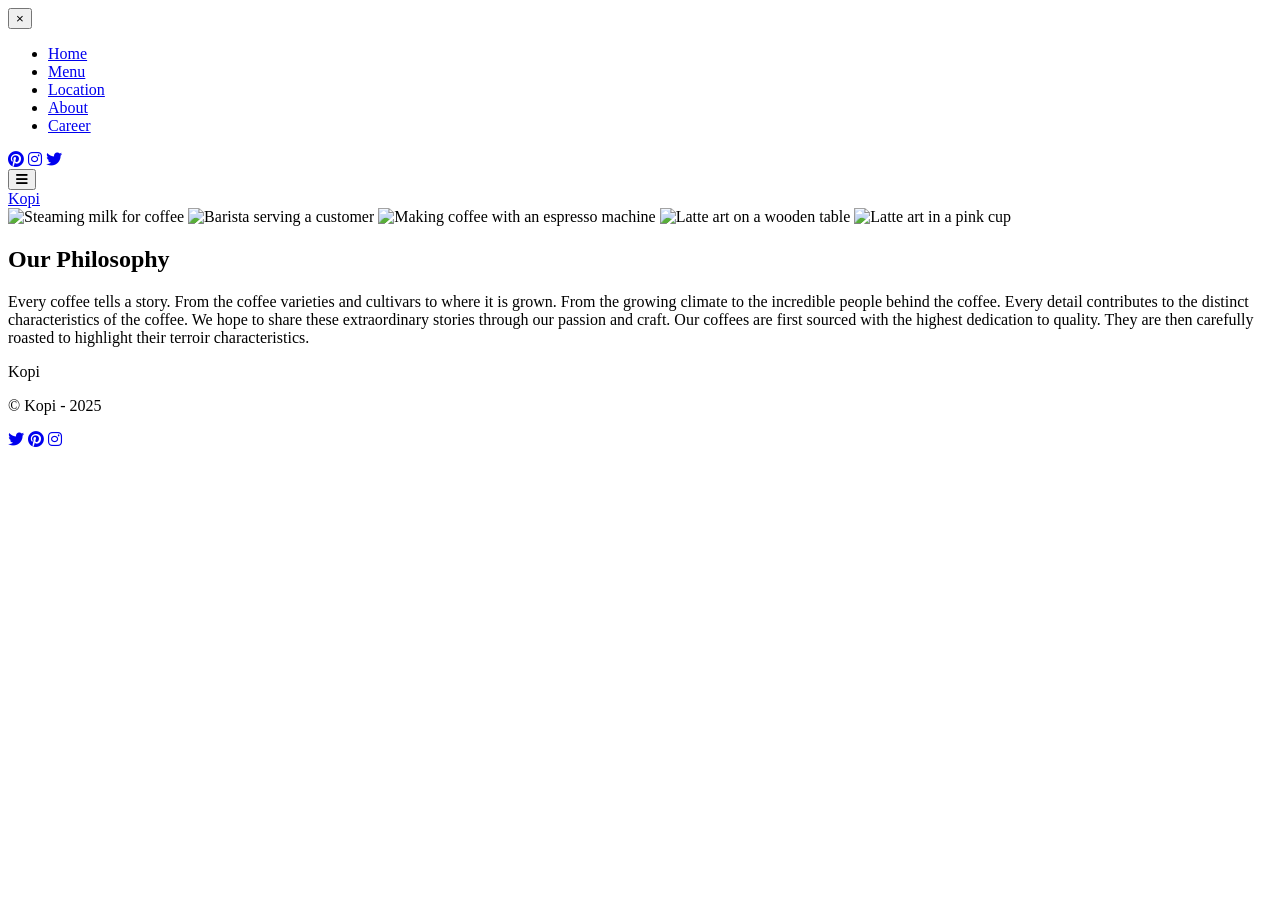
==== about.html @ 7fa4173e "Add files via upload" ====
<!DOCTYPE html>
<html lang="en">
<head>
    <meta charset="UTF-8">
    <meta name="viewport" content="width=device-width, initial-scale=1.0">
    <title>Kopi - About Us</title>
    <link rel="stylesheet" href="../css/styles.css">
    <link rel="stylesheet" href="https://cdnjs.cloudflare.com/ajax/libs/font-awesome/6.5.2/css/all.min.css">
    <link rel="icon" type="image/png" href="../img/logo.png">
</head>
<body>

    <div class="overlay" id="overlay"></div>
    <nav class="side-nav" id="side-nav">
        <button class="close-btn" id="close-btn">&times;</button>
        <ul>
            <li><a href="index.html">Home</a></li>
            <li><a href="menu.html">Menu</a></li>
            <li><a href="location.html">Location</a></li>
            <li><a href="about.html">About</a></li>
            <li><a href="career.html">Career</a></li>
        </ul>
        <div class="nav-socials">
             <a href="https://pinterest.com/"><i class="fa-brands fa-pinterest"></i></a>
             <a href="https://www.instagram.com/"><i class="fa-brands fa-instagram"></i></a>
             <a href="https://x.com/"><i class="fa-brands fa-twitter"></i></a>
        </div>
    </nav>

    <header>
        <button class="hamburger" id="hamburger-menu">
            <i class="fa-solid fa-bars"></i>
        </button>
        <div class="logo"><a href="index.html">Kopi</a></div>
    </header>

    <main>
        <section class="image-collage-about">
            <div class="collage-grid-about">
                <img src="../img/about/a1.png" alt="Steaming milk for coffee">
                <img src="../img/about/a2.png" alt="Barista serving a customer">
                <img src="../img/about/a3.png" alt="Making coffee with an espresso machine">
                <img src="../img/about/a4.png" alt="Latte art on a wooden table">
                <img src="../img/about/a5.png" alt="Latte art in a pink cup">
            </div>
        </section>

        <section class="philosophy">
            <h2>Our Philosophy</h2>
            <p>Every coffee tells a story. From the coffee varieties and cultivars to where it is grown. From the growing climate to the incredible people behind the coffee. Every detail contributes to the distinct characteristics of the coffee. We hope to share these extraordinary stories through our passion and craft. Our coffees are first sourced with the highest dedication to quality. They are then carefully roasted to highlight their terroir characteristics.</p>
        </section>
    </main>

    <footer>
        <div class="logo">Kopi</div>
        <p>© Kopi - 2025</p>
        <div class="footer-socials">
            <a href="https://x.com/"><i class="fa-brands fa-twitter"></i></a>
            <a href="https://pinterest.com/"><i class="fa-brands fa-pinterest"></i></a>
            <a href="https://www.instagram.com/"><i class="fa-brands fa-instagram"></i></a>
        </div>
    </footer>

    <script src="../js/script.js"></script>
</body>
</html>
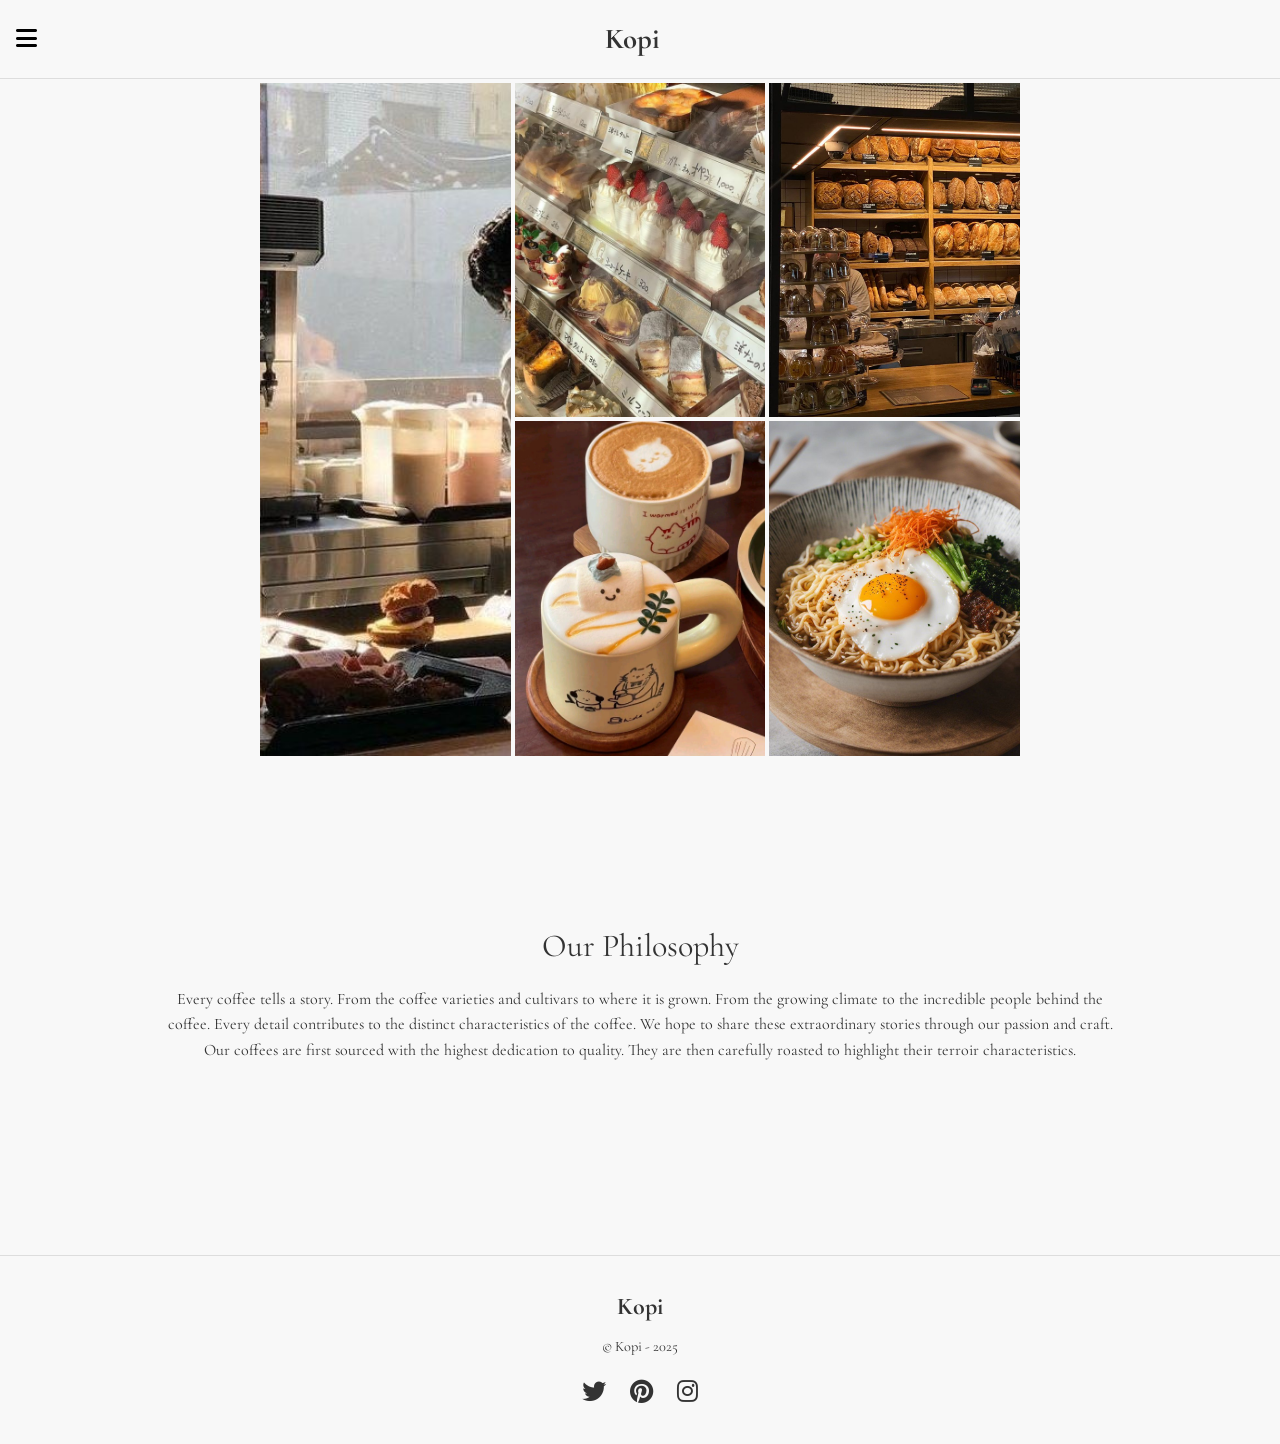
==== commit b949ab97: "Update about.html" ====
--- a/about.html
+++ b/about.html
@@ -4,7 +4,7 @@
     <meta charset="UTF-8">
     <meta name="viewport" content="width=device-width, initial-scale=1.0">
     <title>Kopi - About Us</title>
-    <link rel="stylesheet" href="../css/styles.css">
+    <link rel="stylesheet" href="css/styles.css">
     <link rel="stylesheet" href="https://cdnjs.cloudflare.com/ajax/libs/font-awesome/6.5.2/css/all.min.css">
     <link rel="icon" type="image/png" href="../img/logo.png">
 </head>
@@ -61,6 +61,7 @@
         </div>
     </footer>
 
-    <script src="../js/script.js"></script>
+    <script src="js/script.js"></script>
 </body>
-</html>+
+</html>
--- a/css/styles.css
+++ b/css/styles.css
@@ -0,0 +1,447 @@
+@import url('https://fonts.googleapis.com/css2?family=Cormorant+Garamond:wght@400;700&display=swap');
+
+/* ---=== Basic Reset & Global Styles ===--- */
+* {
+    margin: 0;
+    padding: 0;
+    box-sizing: border-box;
+}
+
+body {
+    font-family: 'Cormorant Garamond', serif;
+    background-color: #F8F8F8;
+    color: #333;
+    font-size: 16px;
+    line-height: 1.6;
+}
+
+img {
+    max-width: 100%;
+    height: auto;
+    display: block;
+}
+
+a {
+    text-decoration: none;
+    color: inherit;
+}
+
+
+/* ---=== Header ===--- */
+header {
+    display: flex;
+    align-items: center;
+    padding: 1rem;
+    border-bottom: 1px solid #ddd;
+    background-color: #F8F8F8;
+    position: sticky;
+    top: 0;
+    z-index: 998; 
+}
+
+.logo {
+    font-size: 1.8rem;
+    font-weight: 700;
+    margin: 0 auto;
+    transform: translateX(-18px); 
+}
+
+.hamburger {
+    background: none;
+    border: none;
+    font-size: 1.5rem;
+    cursor: pointer;
+    z-index: 1001;
+}
+
+/* ---=== Side Navigation ===--- */
+.side-nav {
+    position: fixed;
+    top: 0;
+    left: -300px;
+    width: 280px;
+    height: 100%;
+    background-color: #F8F8F8;
+    padding: 2rem;
+    box-shadow: 2px 0 5px rgba(0,0,0,0.1);
+    transition: left 0.3s ease-in-out;
+    z-index: 1000;
+    display: flex;
+    flex-direction: column;
+}
+
+.side-nav.open {
+    left: 0;
+}
+
+.close-btn {
+    background: none;
+    border: none;
+    font-size: 2.5rem;
+    position: absolute;
+    top: 1rem;
+    left: 1rem;
+    cursor: pointer;
+}
+
+.side-nav ul {
+    list-style: none;
+    margin-top: 80px;
+}
+
+.side-nav ul li a {
+    display: block;
+    padding: 0.8rem 0;
+    border-bottom: 1px solid #ddd;
+    font-size: 1.2rem;
+}
+
+.nav-socials {
+    margin-top: auto;
+    padding-top: 1rem;
+    border-top: 1px solid #ddd;
+    display: flex;
+    gap: 1.5rem;
+    font-size: 1.5rem;
+}
+.nav-socials .fa-pinterest { color: #333; }
+.nav-socials .fa-instagram { color: #333; }
+.nav-socials .fa-twitter { color: #333; }
+
+.overlay {
+    position: fixed;
+    top: 0;
+    left: 0;
+    width: 100%;
+    height: 100%;
+    background-color: rgba(0,0,0,0.5);
+    z-index: 999;
+    opacity: 0;
+    visibility: hidden;
+    transition: opacity 0.3s, visibility 0.3s;
+}
+
+.overlay.show {
+    opacity: 1;
+    visibility: visible;
+}
+
+/* ---=== Footer ===--- */
+footer {
+    text-align: center;
+    padding: 2rem 1rem;
+    border-top: 1px solid #ddd;
+    margin-top: 2rem;
+}
+
+footer .logo {
+    font-size: 1.5rem;
+    transform: none;
+}
+
+footer p {
+    margin: 0.5rem 0;
+    font-size: 0.9rem;
+}
+
+.footer-socials {
+    display: flex;
+    justify-content: center;
+    gap: 1.5rem;
+    font-size: 1.5rem;
+    margin-top: 1rem;
+}
+
+.footer-socials .fa-pinterest { color: #333; }
+
+/* ---=== Buttons & Forms ===--- */
+.btn {
+    display: inline-block;
+    background-color: #F8F8F8;
+    border: 1px solid #333;
+    padding: 0.5rem 1.5rem;
+    margin-top: 1rem;
+    font-family: 'Cormorant Garamond', serif;
+    font-size: 1rem;
+    cursor: pointer;
+}
+
+.newsletter {
+    text-align: center;
+    padding: 10rem 1rem;
+}
+
+.newsletter h2 {
+    font-size: 1.8rem;
+    font-weight: 400;
+    margin-bottom: 1rem;
+}
+
+.newsletter form {
+    display: flex;
+    flex-direction: column;
+    gap: 1rem;
+    max-width: 400px;
+    margin: 0 auto;
+}
+
+.newsletter input {
+    padding: 0.8rem;
+    border: 1px solid #333;
+    background: #F8F8F8;
+    text-align: center;
+    font-family: 'Cormorant Garamond', serif;
+}
+
+.btn-subscribe {
+    background: #F8F8F8;
+    border: 1px solid #333;
+    padding: 0.8rem;
+    font-family: 'Cormorant Garamond', serif;
+    font-size: 1rem;
+    cursor: pointer;
+}
+
+
+/* ---=== Home Page ===--- */
+.hero-home {
+    position: relative;
+    text-align: center;
+    padding-top: 50px;
+    height: 500px;
+    overflow: hidden;
+}
+
+/* --- transition for slider fade effect --- */
+.hero-home img, .hero-home .hero-text p {
+    transition: opacity 0.5s ease-in-out;
+}
+
+.hero-home img {
+    width: 100%;
+    height: 100%;
+    object-fit: cover;
+}
+
+.hero-home .hero-text {
+    position: absolute;
+    top: 0;
+    left: 0;
+    width: 100%;
+    height: 100%;
+    display: flex;
+    flex-direction: column;
+    justify-content: space-between;
+    padding: 4rem;
+    color: white;
+}
+.hero-home .hero-text p { text-shadow: 1px 1px 3px rgba(0,0,0,0.7); }
+.hero-home .hero-text span {
+    align-self: flex-end;
+    background-color: rgba(248, 248, 248, 0.8);
+    color: #333;
+    padding: 0.5rem 1rem;
+    border: 1px solid #555;
+    margin: 0 1rem 1rem 0;
+}
+
+.features {
+    display: grid;
+    grid-template-columns: 1fr 1fr;
+    gap: 4rem;
+    padding: 0.5rem;
+}
+
+.feature-card {
+    padding-top: 200px;
+    position: relative;
+    color: white;
+}
+
+.feature-card img {
+    filter: brightness(0.8);
+}
+
+.feature-card h3, .feature-card p, .feature-card .btn {
+    padding-top: 200px;
+    position: absolute;
+    left: 1rem;
+    right: 1rem;
+    margin: 0;
+}
+.feature-card h3 { top: 1rem; font-size: 1.5rem; }
+.feature-card p { top: 4rem; font-size: 0.9rem;}
+.feature-card .btn { bottom: 1rem; background-color: rgba(255,255,255,0.7); color: #333; text-align:center; padding: 0.5rem; }
+
+/* ---=== Menu Page ===--- */
+.hero-subpage {
+    height: 500px;
+}
+.hero-subpage img {
+    padding-top: 50px;
+    width: 100%;
+    height: 100%;
+    object-fit: cover;
+}
+
+.menu-content {
+    padding: 2rem 1rem;
+    text-align: center;
+}
+.menu-content h1 {
+    font-size: 2.5rem;
+    font-weight: 400;
+}
+.menu-categories {
+    display: flex;
+    justify-content: center;
+    gap: 1.5rem;
+    margin: 1rem 0 2rem;
+    flex-wrap: wrap;
+}
+.menu-section h2 {
+    font-size: 1.5rem;
+    font-weight: 400;
+    margin: 2rem 0 1rem;
+}
+.menu-grid {
+    display: grid;
+    grid-template-columns: 1fr 1fr;
+    gap: 1rem;
+}
+.menu-item img {
+    border: 1px solid #ccc;
+}
+.menu-item p {
+    border: 1px solid #ccc;
+    border-top: none;
+    padding: 0.5rem;
+}
+.menu-footnote {
+    margin-top: 3rem;
+    font-size: 0.9rem;
+    color: #555;
+}
+
+/* ---=== Location Page ===--- */
+.hero-location {
+    position: relative;
+    height: 500px;
+}
+.hero-location img {
+    padding-top: 50px;
+    width: 100%;
+    height: 100%;
+    object-fit: cover;
+    filter: brightness(0.6);
+}
+.hero-text-overlay {
+    position: absolute;
+    top: 50%;
+    left: 50%;
+    transform: translate(-50%, -50%);
+    color: white;
+    text-align: center;
+    width: 90%;
+}
+.hero-text-overlay h2 { font-size: 2.5rem; }
+.hero-text-overlay p { font-size: 0.9rem; margin-top: 1rem; }
+
+.location-list { padding: 2rem 1rem; }
+.find-us { font-size: 1.2rem; }
+.location-list h2 { font-size: 2.5rem; margin-bottom: 2rem; }
+.location-grid {
+    display: grid;
+    grid-template-columns: 1fr;
+    gap: 2rem;
+}
+.location-card {
+    display: flex;
+    gap: 1rem;
+}
+.location-card img {
+    width: 200px;
+    height: 200px;
+    object-fit: cover;
+}
+.location-details h3 { font-size: 1.5rem; border-bottom: 1px solid #ccc; margin-bottom: 0.5rem; }
+.location-details p { font-size: 0.9rem; }
+.location-details p:last-child { margin-top: 0.5rem; }
+
+/* ---=== About Page ===--- */
+.collage-grid-about {
+    display: grid;
+    grid-template-columns: 1fr 1fr 1fr;
+    grid-template-rows: auto auto;
+    gap: 4px;
+    padding: 4px;
+    max-width: 60%;
+    margin: 0 auto;
+}
+.collage-grid-about img:nth-child(1) { grid-column: 1 / 2; grid-row: 1 / 3; }
+.collage-grid-about img:nth-child(2) { grid-column: 2 / 3; grid-row: 1 / 2; }
+.collage-grid-about img:nth-child(3) { grid-column: 3 / 4; grid-row: 1 / 2; }
+.collage-grid-about img:nth-child(4) { grid-column: 2 / 3; grid-row: 2 / 3; }
+.collage-grid-about img:nth-child(5) { grid-column: 3 / 4; grid-row: 2 / 3; }
+.collage-grid-about img {
+    width: 100%;
+    height: 100%;
+    object-fit: cover;
+}
+
+.philosophy {
+    padding: 10rem;
+    text-align: center;
+}
+.philosophy h2 {
+    font-size: 2rem;
+    font-weight: 400;
+    margin-bottom: 1rem;
+}
+
+/* ---=== Career Page ===--- */
+.career-main { padding: 2rem 1rem; text-align: center; }
+.career-intro h2 { font-size: 2rem; font-weight: 400; }
+.career-intro .btn { background-color: #EADBC8; border-color: #EADBC8; }
+
+.career-create { margin-top: 10rem; }
+.career-create h2 { font-size: 1.8rem; font-weight: 400; margin-bottom: 1.5rem; }
+
+.image-collage-career {
+    display: grid;
+    grid-template-columns: 1fr 1fr 1fr;
+    grid-template-rows: auto auto;
+    gap: 4px;
+    align-items: center;
+    max-width: 60%;
+    margin: 0 auto;
+}
+.image-collage-career .img1 { grid-column: 1 / 2; grid-row: 1 / 3; }
+.image-collage-career .img2 { grid-column: 2 / 3; grid-row: 1 / 2; }
+.image-collage-career .img3 { grid-column: 3 / 4; grid-row: 1 / 2; }
+.image-collage-career .img4 { grid-column: 2 / 3; grid-row: 2 / 3; }
+.image-collage-career .img5 { grid-column: 3 / 4; grid-row: 2 / 3; }
+.image-collage-career img { width: 100%; height: 100%; object-fit: cover; }
+
+.career-journey { margin-top: 10rem; }
+.career-journey h2 { font-size: 1.5rem; font-weight: 400; margin-bottom: 1rem; }
+.career-journey p { font-size: 1rem; margin-bottom: 0.5rem; }
+
+
+/* ---=== Media Queries for larger screens ===--- */
+@media (min-width: 768px) {
+    .location-grid {
+        grid-template-columns: 1fr 1fr;
+    }
+    .features {
+        max-width: 900px;
+        margin: 0 auto;
+    }
+    .newsletter form {
+        flex-direction: row;
+        justify-content: center;
+    }
+    .menu-grid {
+        grid-template-columns: repeat(4, 1fr);
+    }
+}
